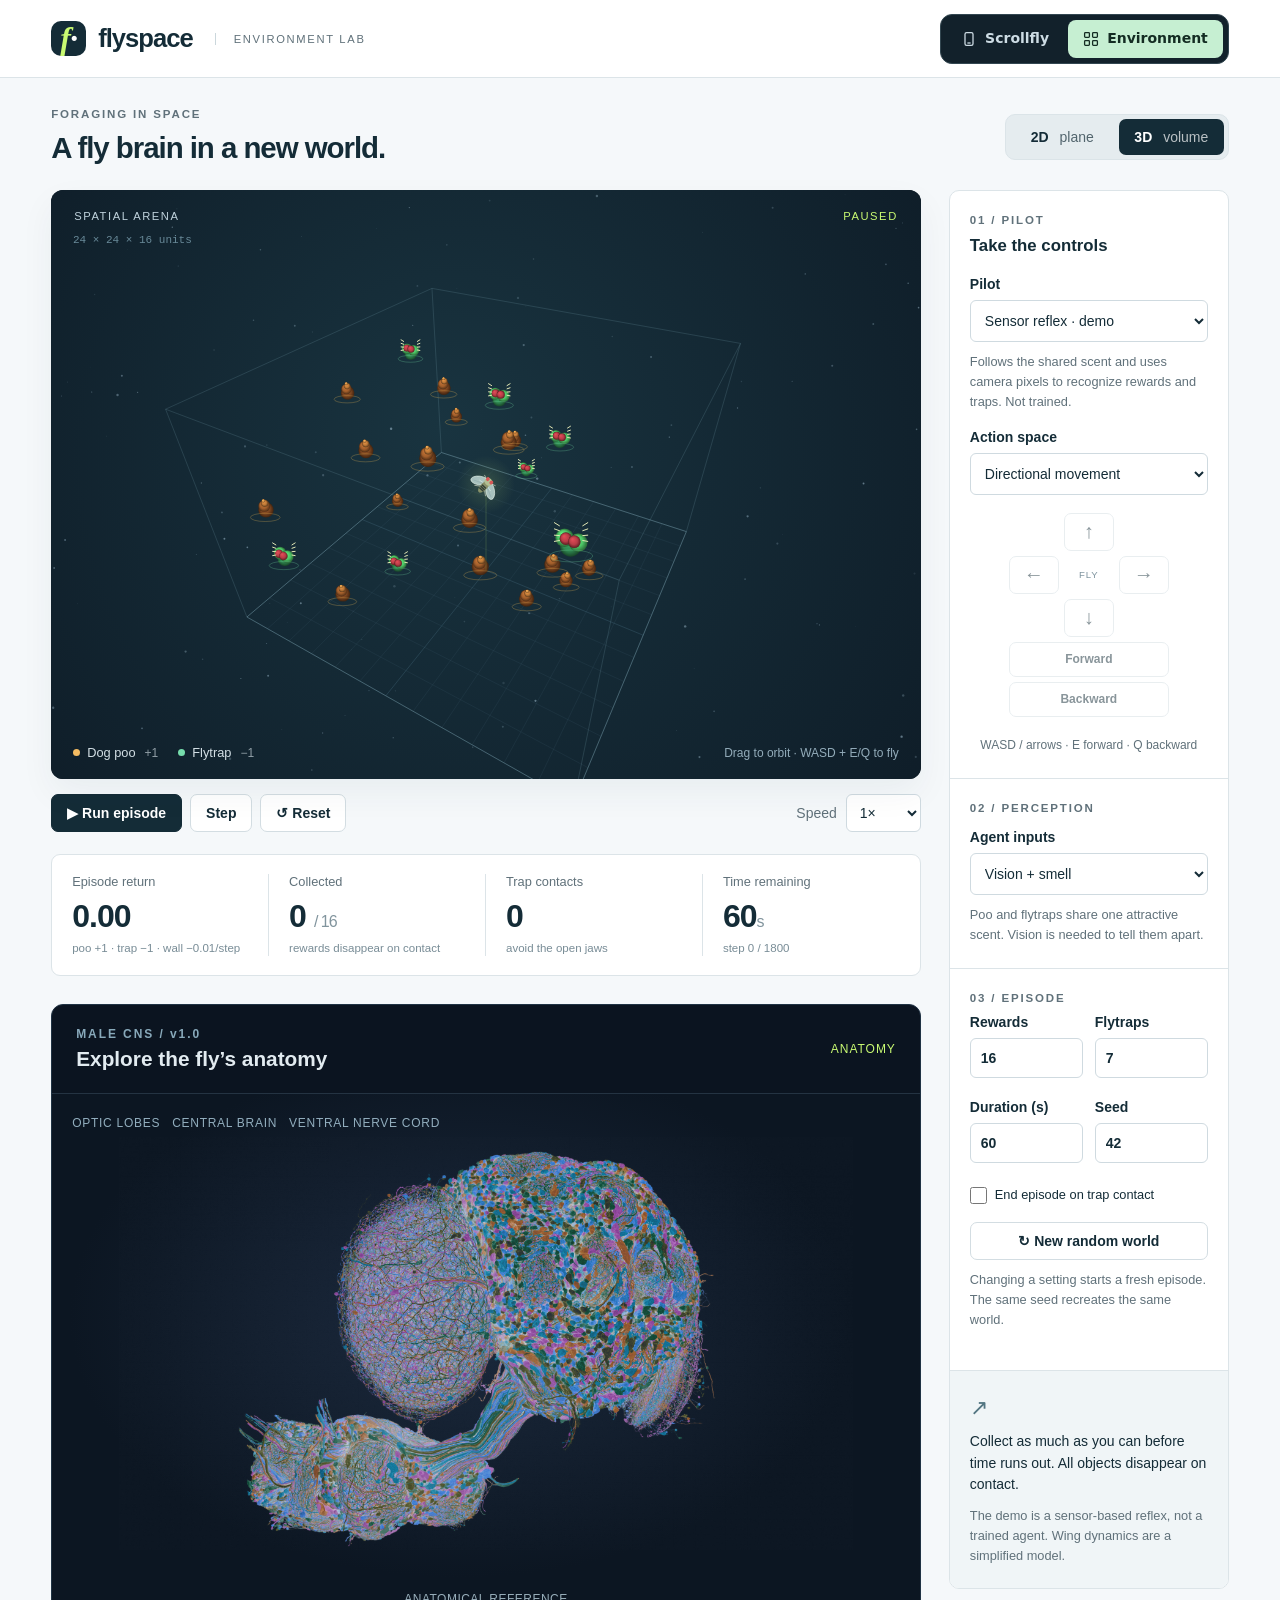
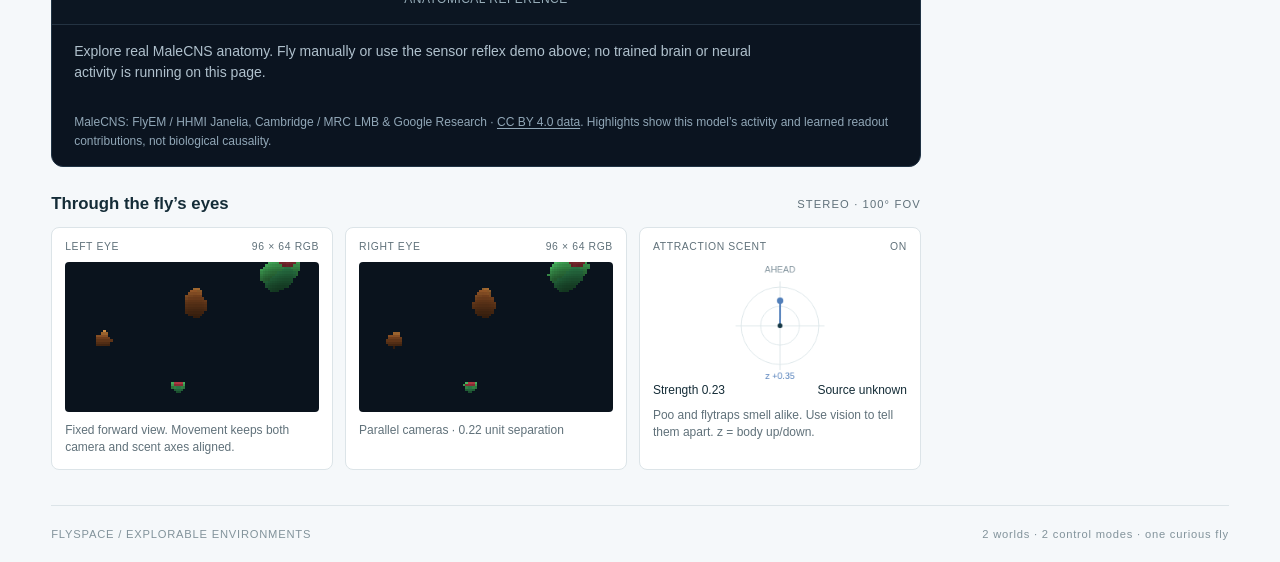
==== site/environment/index.html @ 9dc6e774 "Add environment page with shared navigation tabs" ====
<!doctype html>
<html lang="en" data-brain-mode="anatomy">
<head>
  <meta charset="utf-8">
  <meta name="viewport" content="width=device-width, initial-scale=1">
  <meta name="theme-color" content="#101d27">
  <meta name="description" content="Explore 2D and 3D fly foraging environments with wing controls, visual observations, and directional scent.">
  <title>Flyspace — Brain and environment</title>
  <link rel="stylesheet" href="style.css">
  <script defer src="environment.js"></script>
  <script defer src="policy.js"></script>
  <script defer src="renderer.js"></script>
  <script defer src="brain.js"></script>
  <script defer src="app.js"></script>
  <link rel="stylesheet" href="../lab-tabs.css">
</head>
<body>
  <header class="topbar">
    <a class="brand" href="./index.html" aria-label="Flyspace home"><span class="brand-mark">f<span>·</span></span>flyspace<span class="brand-label">ENVIRONMENT LAB</span></a>
    <nav class="lab-tabs" aria-label="Explore the fly lab"><a href="../"><svg viewBox="0 0 20 20" fill="none" stroke="currentColor" stroke-width="1.6" aria-hidden="true"><rect x="5" y="2" width="10" height="16" rx="2"/><path d="M8 15h4"/></svg>Scrollfly</a><a href="./" aria-current="page"><svg viewBox="0 0 20 20" fill="none" stroke="currentColor" stroke-width="1.6" aria-hidden="true"><rect x="2" y="2" width="6" height="6" rx="1"/><rect x="12" y="2" width="6" height="6" rx="1"/><rect x="2" y="12" width="6" height="6" rx="1"/><rect x="12" y="12" width="6" height="6" rx="1"/></svg>Environment</a></nav>
  </header>
  <main>
    <div class="workspace-heading">
      <div><p class="eyebrow">FORAGING IN SPACE</p><h1>A fly brain in a new world.</h1></div>
      <div class="dimension-switch" role="group" aria-label="Environment dimension">
        <button class="selected" data-dimension="2" aria-pressed="true">2D <span>plane</span></button>
        <button data-dimension="3" aria-pressed="false">3D <span>volume</span></button>
      </div>
    </div>
    <div class="workspace">
      <section class="arena-column" aria-label="Environment visualization">
        <div class="arena-shell">
          <div class="arena-top"><span id="arena-label">PLANAR ARENA</span><span id="live-status">PAUSED</span></div>
          <canvas id="arena" tabindex="0" aria-label="Fly arena. Use the control panel or keyboard to fly. In 3D, drag to orbit the observer camera."></canvas>
          <div class="arena-legend"><span><i class="reward-dot"></i>Dog poo <b>+1</b></span><span><i class="danger-dot"></i>Flytrap <b>−1</b></span></div>
          <div class="arena-hint" id="arena-hint">WASD / arrows to fly</div>
          <div id="episode-overlay" class="episode-overlay" hidden><p class="eyebrow">EPISODE COMPLETE</p><h2 id="episode-title">Time’s up</h2><p id="episode-summary"></p><button id="play-again" class="primary">Replay this seed</button></div>
        </div>
        <div class="transport">
          <div class="transport-buttons"><button id="play" class="primary">▶ Run episode</button><button id="step" title="Advance one simulation step">Step</button><button id="reset" title="Reset the episode with the same seed">↺ Reset</button></div>
          <label class="speed-control">Speed <select id="speed"><option value="0.5">0.5×</option><option value="1" selected>1×</option><option value="2">2×</option></select></label>
        </div>
        <div class="metrics" aria-label="Episode statistics">
          <div><span>Episode return</span><strong id="score">0</strong><small id="score-note">poo +1 · trap −1 · wall −0.01/step</small></div>
          <div><span>Collected</span><strong id="collected">0 <em>/ 16</em></strong><small>rewards disappear on contact</small></div>
          <div><span>Trap contacts</span><strong id="hits">0</strong><small>avoid the open jaws</small></div>
          <div><span>Time remaining</span><strong id="time">60<em>s</em></strong><small id="step-count">step 0 / 1800</small></div>
        </div>
        <section class="brain-lab" aria-labelledby="brain-title">
          <div class="brain-heading"><div><p class="eyebrow">MALE CNS / v1.0</p><h2 id="brain-title">Explore the fly’s anatomy</h2></div><span id="brain-status" class="brain-status">CONNECTING</span></div>
          <div class="brain-workspace">
            <div class="brain-anatomy">
              <canvas id="brain-canvas" aria-label="MaleCNS anatomical neuron skeletons, colored by measured model activity. Drag to rotate and scroll to zoom."></canvas>
              <img id="brain-reference" src="assets/malecns-reference.png" alt="Anatomical reference of the MaleCNS brain, optic lobes and ventral nerve cord from Janelia and collaborators.">
              <div class="brain-orbit-hint" id="brain-orbit-hint">ANATOMICAL REFERENCE · ACTIVITY UNAVAILABLE</div>
              <div class="brain-anatomy-labels"><span>OPTIC LOBES</span><span>CENTRAL BRAIN</span><span>VENTRAL NERVE CORD</span></div>
            </div>
            <div class="brain-readout">
              <div class="brain-counts"><div><strong id="brain-neurons">—</strong><span>modeled neurons</span></div><div><strong id="brain-edges">—</strong><span>directed connections</span></div></div>
              <p class="brain-readout-label">OUTPUT CONTRIBUTIONS</p>
              <div id="brain-actions" class="brain-actions"><p class="help">Select the brain pilot to measure activity for an action.</p></div>
              <button id="brain-all" class="brain-all">Show all activity</button>
              <p id="brain-region-label" class="brain-region-label">Mean activity by region</p><div id="brain-regions" class="brain-regions"></div>
              <div class="brain-neuron-list"><h3 id="brain-contribution-title">Active neurons</h3><ol id="brain-top-neurons"><li>Waiting for a model observation</li></ol></div>
            </div>
          </div>
          <div class="brain-footer"><p id="brain-caption">The image is an anatomical reference. Model activity appears when the brain service is connected.</p><button id="brain-connect">Reconnect brain</button></div>
          <div class="brain-training"><span id="brain-checkpoint">No checkpoint loaded</span><span id="brain-training-progress">Training status unavailable</span></div>
          <p id="brain-sensors" class="brain-credit" aria-live="polite">Sensory receipt appears after a brain action</p>
          <p class="brain-credit">MaleCNS: FlyEM / HHMI Janelia, Cambridge / MRC LMB &amp; Google Research · <a href="https://male-cns.janelia.org/download/" target="_blank" rel="noreferrer">CC BY 4.0 data</a>. Highlights show this model’s activity and learned readout contributions, not biological causality.</p>
        </section>
        <section class="perception" aria-labelledby="perception-title">
          <div class="section-title"><h2 id="perception-title">Through the fly’s eyes</h2><span id="vision-label">MONO · 100° FOV</span></div>
          <div class="perception-grid">
            <div class="camera-card"><div class="camera-label"><span id="left-label">FORWARD VIEW</span><span>96 × 64 RGB</span></div><canvas id="eye-left" width="96" height="64" aria-label="Fly visual observation"></canvas><p id="camera-caption">Ahead is up. Only the forward field is visible.</p></div>
            <div class="camera-card" id="right-eye-card" hidden><div class="camera-label"><span>RIGHT EYE</span><span>96 × 64 RGB</span></div><canvas id="eye-right" width="96" height="64" aria-label="Right eye stereo observation"></canvas><p>Parallel cameras · 0.22 unit separation</p></div>
            <div class="smell-card"><div class="camera-label"><span>ATTRACTION SCENT</span><span id="smell-state">ON</span></div><canvas id="smell" width="240" height="150" aria-label="Attractive scent direction, source type unknown"></canvas><div class="scent-values"><span>Strength <b id="scent-strength">0.00</b></span><span>Source unknown</span></div><p id="smell-caption">Poo and flytraps smell alike. Use vision to tell them apart.</p></div>
          </div>
        </section>
      </section>
      <aside class="settings" aria-label="Environment controls">
        <section><p class="eyebrow">01 / PILOT</p><h2>Take the controls</h2><label for="pilot">Pilot</label><select id="pilot"><option value="manual">You · manual control</option><option value="reflex" selected>Sensor reflex · demo</option></select><p class="help" id="pilot-help">Run the episode, then use the keys or buttons.</p>
          <label for="control">Action space</label><select id="control"><option value="directional" selected>Directional movement</option><option value="wings">Independent wing controls</option></select>
          <div id="direction-controls" class="dpad" role="group" aria-label="Directional controls"><button data-action="1" class="up" aria-label="Up">↑</button><button data-action="3" class="left" aria-label="Left">←</button><span class="dpad-center">FLY</span><button data-action="4" class="right" aria-label="Right">→</button><button data-action="2" class="down" aria-label="Down">↓</button><button data-action="5" class="forward depth-control" hidden>Forward</button><button data-action="6" class="backward depth-control" hidden>Backward</button></div>
          <div id="wing-controls" hidden><label for="left-wing">Left wing <output id="left-wing-value">0.00</output><input id="left-wing" aria-label="Left wing" type="range" min="-1" max="1" step="0.05" value="0"></label><label for="right-wing">Right wing <output id="right-wing-value">0.00</output><input id="right-wing" aria-label="Right wing" type="range" min="-1" max="1" step="0.05" value="0"></label><label for="pitch" class="wing-3d" hidden>Pitch <output id="pitch-value">0.00</output><input id="pitch" aria-label="Pitch" type="range" min="-1" max="1" step="0.05" value="0"></label><label for="bank" class="wing-3d" hidden>Bank <output id="bank-value">0.00</output><input id="bank" aria-label="Bank" type="range" min="-1" max="1" step="0.05" value="0"></label><button id="neutral-wings" class="wide">Neutralize wings</button></div>
          <p class="key-help" id="key-help"><kbd>W</kbd><kbd>A</kbd><kbd>S</kbd><kbd>D</kbd> or arrow keys</p>
        </section>
        <section><p class="eyebrow">02 / PERCEPTION</p><label for="sensors">Agent inputs</label><select id="sensors"><option value="vision-smell">Vision + smell</option><option value="vision">Vision only</option></select><p class="help" id="sensor-help">Poo and flytraps share one attractive scent. Vision is needed to tell them apart.</p></section>
        <section><p class="eyebrow">03 / EPISODE</p><div class="field-pair"><label>Rewards<input id="reward-count" type="number" min="1" max="40" step="1" value="16"></label><label>Flytraps<input id="danger-count" type="number" min="0" max="30" step="1" value="7"></label></div><div class="field-pair"><label>Duration (s)<input id="duration" type="number" min="10" max="300" step="1" value="60"></label><label>Seed<input id="seed" type="number" min="0" max="4294967295" step="1" value="42"></label></div><label class="checkbox-label"><input type="checkbox" id="lethal">End episode on trap contact</label><button id="new-world" class="wide">↻ New random world</button><p class="help">Changing a setting starts a fresh episode. The same seed recreates the same world.</p><p id="config-error" class="error" role="alert" hidden></p></section>
        <section class="about-note"><span class="note-symbol">↗</span><p>Collect as much as you can before time runs out. All objects disappear on contact.</p><p class="help">The demo is a sensor-based reflex, not a trained agent. Wing dynamics are a simplified model.</p></section>
      </aside>
    </div>
    <footer><span>FLYSPACE / EXPLORABLE ENVIRONMENTS</span><span>2 worlds · 2 control modes · one curious fly</span></footer>
  </main>
  <div class="sr-only" id="announcer" aria-live="polite"></div>
  <noscript>This environment needs JavaScript enabled to run the simulation.</noscript>
</body>
</html>
---- site/environment/style.css ----
:root{color-scheme:light;--ink:#142c37;--muted:#60717a;--line:#dce4e8;--paper:#f5f8fa;--accent:#c9fa72;--night:#101d27;--reward:#f4bb62;--danger:#76ddac;font-family:Inter,ui-sans-serif,-apple-system,BlinkMacSystemFont,"Segoe UI",sans-serif;font-size:16px}
*{box-sizing:border-box}body{margin:0;background:var(--paper);color:var(--ink)}button,input,select{font:inherit}button,select,input{outline-offset:4px}button{cursor:pointer;border:1px solid #d3dde2;border-radius:7px;padding:10px 15px;background:white;color:var(--ink);font-size:.875rem;font-weight:600;transition:background .15s,transform .15s}button:hover{background:#eaf1f4}button:active{transform:translateY(1px)}button:focus-visible,select:focus-visible,input:focus-visible,canvas:focus-visible{outline:3px solid #4b8fa5}button:disabled{cursor:default;opacity:.5}select,input[type=number]{width:100%;border:1px solid #cfdae0;border-radius:6px;padding:11px 10px;background:white;color:var(--ink);font-size:.875rem}select{cursor:pointer}input[type=range]{width:100%;accent-color:#326c7f;margin:12px 0}input[type=checkbox]{accent-color:#285f6d;width:17px;height:17px}label{display:block;font-size:.875rem;font-weight:600;margin-bottom:8px}label>input, label>select{margin-top:8px}h1,h2,p{margin:0}h1{font-size:clamp(1.5rem,2.3vw,2.1rem);letter-spacing:-.065rem;line-height:1.2;font-weight:600}h2{font-size:1.05rem;font-weight:650}a{color:inherit}button.selected{background:var(--ink);color:white;border-color:var(--ink)}[hidden]{display:none!important}.topbar{height:78px;padding:0 4%;display:flex;align-items:center;justify-content:space-between;border-bottom:1px solid var(--line);background:white}.brand{display:flex;align-items:center;gap:12px;font-size:1.6rem;font-weight:700;letter-spacing:-1px;text-decoration:none}.brand-mark{display:inline-flex;align-items:center;justify-content:center;background:var(--ink);color:var(--accent);width:35px;height:35px;border-radius:10px;font-family:Georgia,serif;font-style:italic;font-size:2rem}.brand-mark span{color:white}.brand-label{font-size:.7rem;letter-spacing:.15em;font-weight:500;border-left:1px solid #cbd7dc;padding-left:18px;margin-left:10px;color:var(--muted)}.build-label{font-size:.8rem;color:var(--muted)}.build-label span{margin:0 12px;color:#bccbd2}main{max-width:1600px;margin:auto;padding:30px 4% 0}.workspace-heading{display:flex;align-items:center;justify-content:space-between;gap:20px;margin-bottom:25px}.eyebrow{font-size:.72rem;letter-spacing:.16em;font-weight:700;color:var(--muted);margin-bottom:10px}.dimension-switch{display:flex;padding:4px;gap:4px;background:#e5ecef;border:1px solid #dbe4e8;border-radius:10px}.dimension-switch button{border:0;background:transparent;min-width:105px}.dimension-switch button.selected{background:var(--ink)}.dimension-switch span{font-weight:400;margin-left:7px;opacity:.7}.workspace{display:grid;grid-template-columns:minmax(0,1fr) 280px;gap:28px;align-items:start}.arena-column{min-width:0}.arena-shell{position:relative;height:clamp(420px,46vw,610px);background:var(--night);border-radius:12px;overflow:hidden;box-shadow:0 14px 34px #1237480e}.arena-top{position:absolute;left:23px;right:23px;top:20px;display:flex;justify-content:space-between;color:#c0d3dd;font-size:.7rem;letter-spacing:.14em;pointer-events:none;z-index:1}#live-status{color:var(--accent)}#arena{display:block;width:100%;height:100%;touch-action:none}.arena-legend{position:absolute;bottom:19px;left:22px;display:flex;gap:20px;font-size:.8rem;color:#d3dfe5;pointer-events:none}.arena-legend span{display:flex;align-items:center;gap:7px}.arena-legend i{display:inline-block;height:7px;width:7px;border-radius:50%}.reward-dot{background:var(--reward)}.danger-dot{background:var(--danger)}.arena-legend b{font-size:.75rem;opacity:.65;font-weight:400;margin-left:2px}.arena-hint{position:absolute;right:22px;bottom:19px;color:#93acba;font-size:.75rem;pointer-events:none}.episode-overlay{position:absolute;inset:0;display:flex;flex-direction:column;justify-content:center;align-items:center;gap:18px;background:#0a1629ce;backdrop-filter:blur(5px);color:white;text-align:center;padding:25px}.episode-overlay h2{font-size:2.5rem}.episode-overlay p{color:#c9d9e1}.episode-overlay .eyebrow{color:var(--accent)}.transport{display:flex;align-items:center;justify-content:space-between;gap:12px;margin:15px 0 22px}.transport-buttons{display:flex;gap:8px}.primary{background:var(--ink);border-color:var(--ink);color:white}.primary:hover{background:#275362}.episode-overlay .primary{background:var(--accent);border-color:var(--accent);color:var(--ink)}.speed-control{display:flex;align-items:center;gap:9px;color:var(--muted);margin:0;font-weight:400}.speed-control select{width:75px;margin:0;padding:9px}.metrics{display:grid;grid-template-columns:repeat(4,minmax(0,1fr));border:1px solid var(--line);border-radius:9px;background:white;padding:19px 0}.metrics>div{padding:0 20px;border-right:1px solid var(--line)}.metrics>div:last-child{border:0}.metrics span{font-size:.8rem;color:var(--muted);display:block}.metrics strong{display:block;font-size:2rem;font-weight:550;letter-spacing:-.06rem;margin:9px 0 5px;font-variant-numeric:tabular-nums}.metrics em{font-size:1rem;font-style:normal;font-weight:400;color:#81949d}.metrics small{display:block;font-size:.72rem;color:#788c96;line-height:1.4}.perception{margin-top:27px}.section-title{display:flex;align-items:center;justify-content:space-between;margin-bottom:13px;gap:15px}.section-title>span{font-size:.7rem;letter-spacing:.1em;color:var(--muted)}.perception-grid{display:flex;gap:12px}.camera-card,.smell-card{min-width:0;flex:1;background:white;border:1px solid var(--line);border-radius:8px;padding:13px}.camera-label{display:flex;justify-content:space-between;gap:8px;flex-wrap:wrap;font-size:.65rem;letter-spacing:.06em;color:var(--muted);margin-bottom:10px}.camera-card canvas{display:block;width:100%;height:150px;object-fit:contain;background:#0a131d;image-rendering:pixelated;border-radius:4px}.camera-card p,.smell-card p{font-size:.75rem;line-height:1.45;color:var(--muted);margin-top:10px}.smell-card canvas{display:block;width:100%;height:121px;object-fit:contain}.scent-values{display:flex;justify-content:space-between;font-size:.75rem;gap:12px}.scent-values b{font-variant-numeric:tabular-nums;font-weight:500}.reward-text{color:#926026}.danger-text{color:#227554}.settings{background:white;border:1px solid var(--line);border-radius:10px;overflow:hidden}.settings section{padding:23px 20px;border-bottom:1px solid var(--line)}.settings section:last-child{border:0}.settings h2{margin-bottom:20px}.settings .help{font-size:.8rem;color:var(--muted);line-height:1.55;margin:10px 0 17px}.settings .help:last-child{margin-bottom:0}.settings label{margin-top:15px}.settings .field-pair label{margin-top:0}.dpad{display:grid;grid-template-columns:repeat(3,1fr);grid-template-rows:38px 38px 38px;gap:5px;width:160px;margin:18px auto}.dpad button{padding:4px;font-size:1.25rem;user-select:none;touch-action:none}.dpad button:active,.dpad button.held{background:#d8eeb6}.dpad .up{grid-column:2;grid-row:1}.dpad .down{grid-column:2;grid-row:3}.dpad .left{grid-column:1;grid-row:2}.dpad .right{grid-column:3;grid-row:2}.dpad-center{grid-column:2;grid-row:2;align-self:center;text-align:center;font-size:.6rem;letter-spacing:.1em;color:#7f949f}.dpad .forward,.dpad .backward{grid-column:1/4;font-size:.75rem;min-height:35px}.dpad:has(.depth-control:not([hidden])){grid-template-rows:38px 38px 38px 35px 35px}.key-help{font-size:.75rem;color:var(--muted);line-height:1.7;text-align:center}kbd{background:#f1f5f7;border:1px solid #dae3e8;padding:2px 5px;border-radius:3px;font-family:inherit;font-size:.7rem;margin-right:3px}.field-pair{display:grid;grid-template-columns:minmax(0,1fr) minmax(0,1fr);gap:12px;margin-bottom:13px}.field-pair input{min-width:0}.checkbox-label{display:flex;align-items:center;gap:8px;font-size:.8rem;line-height:1.45;font-weight:400}.checkbox-label input{flex:none;margin:0}.wide{width:100%;margin-top:10px}.about-note{background:#f0f5f7}.about-note>p{font-size:.875rem;line-height:1.55}.note-symbol{font-size:1.4rem;color:#537682;display:block;margin-bottom:10px}output{float:right;color:var(--muted);font-weight:400;font-variant-numeric:tabular-nums}.error{color:#a32437;font-size:.8rem;line-height:1.5;margin-top:10px}.sr-only{position:absolute;width:1px;height:1px;padding:0;margin:-1px;overflow:hidden;clip:rect(0,0,0,0);white-space:nowrap;border:0}footer{display:flex;justify-content:space-between;gap:15px;border-top:1px solid var(--line);padding:22px 0;margin-top:35px;color:#82939b;font-size:.7rem;letter-spacing:.07em}
@media(min-width:1450px){.workspace{grid-template-columns:minmax(0,1fr) 310px;gap:32px}.settings section{padding:24px}.arena-shell{height:640px}}
@media(max-width:1050px){main{padding:25px 3% 0}.workspace{gap:18px;grid-template-columns:minmax(0,1fr) 255px}.arena-shell{height:480px}.arena-hint{display:none}.metrics>div{padding:0 12px}.metrics small{display:none}.perception-grid{flex-wrap:wrap}.camera-card{flex-basis:calc(50% - 6px)}.smell-card{flex-basis:100%}.settings section{padding:20px 16px}.brand-label{display:none}}
@media(max-width:760px){.topbar{height:65px;padding:0 5%}.build-label{font-size:.7rem}main{padding:24px 4% 0}.workspace-heading{align-items:flex-start;flex-wrap:wrap;gap:18px}.workspace-heading h1{font-size:1.6rem}.workspace-heading .eyebrow{font-size:.65rem}.dimension-switch button{min-width:90px}.workspace{grid-template-columns:1fr}.arena-shell{height:480px}.settings{display:grid;grid-template-columns:1fr 1fr}.settings section{border-right:1px solid var(--line)}.metrics strong{font-size:1.6rem}.metrics span{font-size:.75rem}.metrics>div{padding:0 12px}.transport{align-items:center}.transport button{padding:10px 12px;font-size:.8rem}.speed-control{font-size:.8rem}.perception-grid{flex-wrap:nowrap}.smell-card{flex-basis:auto}.camera-card{flex-basis:auto}.camera-card canvas{height:115px}.smell-card canvas{height:86px}.scent-values{flex-wrap:wrap;gap:4px}.camera-label{font-size:.6rem}footer{line-height:1.5;font-size:.65rem}}
@media(max-width:480px){.arena-shell{height:410px}.arena-legend{font-size:.7rem;gap:13px;left:15px}.arena-top{left:15px;right:15px}.transport{flex-wrap:wrap}.transport-buttons{flex:1}.transport button{padding:10px}.speed-control select{width:65px}.speed-control{gap:5px}.metrics{grid-template-columns:1fr 1fr;gap:20px 0}.metrics>div:nth-child(2){border:0}.metrics>div{padding-left:18px}.metrics strong{margin-bottom:0}.perception-grid{flex-wrap:wrap}.camera-card{flex-basis:calc(50% - 6px)}.smell-card{flex-basis:100%}.settings{grid-template-columns:1fr}.settings section{border-right:0}.field-pair{gap:18px}.build-label{display:none}.section-title{align-items:flex-start}.section-title>span{font-size:.65rem}.section-title h2{font-size:.95rem}footer{flex-direction:column;gap:6px}}
@media(prefers-reduced-motion:reduce){*{transition:none!important}}
/* MaleCNS working surface: anatomical color against a deep graphite field. */
.brain-lab{margin-top:28px;background:#0b1420;border:1px solid #203344;border-radius:12px;overflow:hidden;color:#e2ebf0}.brain-heading{display:flex;align-items:center;justify-content:space-between;padding:22px 24px;border-bottom:1px solid #243342}.brain-heading .eyebrow{color:#88a9ba;font-size:.75rem;margin-bottom:6px}.brain-heading h2{font-size:1.3rem;font-weight:550}.brain-status{font-size:.75rem;letter-spacing:.08em;color:#c9fa72}.brain-workspace{display:grid;grid-template-columns:minmax(0,1fr) 260px;min-height:530px}.brain-anatomy{position:relative;overflow:hidden;background:radial-gradient(ellipse at 47% 42%,#1b293d 0,#0c1622 60%)}#brain-canvas{width:100%;height:530px;display:block;touch-action:none;cursor:grab}#brain-canvas:active{cursor:grabbing}#brain-reference{position:absolute;inset:8% 5%;width:90%;height:78%;object-fit:contain;mix-blend-mode:screen;opacity:.8;pointer-events:none;filter:invert(1) hue-rotate(180deg)}.brain-orbit-hint{position:absolute;bottom:18px;left:20px;right:20px;color:#98aeba;font-size:.75rem;letter-spacing:.04em;text-align:center;pointer-events:none}.brain-anatomy-labels{position:absolute;top:22px;left:20px;display:flex;flex-wrap:wrap;gap:12px;color:#92aebe;pointer-events:none;font-size:.75rem;letter-spacing:.06em}.brain-readout{border-left:1px solid #243342;background:#101c29;padding:22px 19px}.brain-counts{display:grid;grid-template-columns:1fr 1fr;gap:10px;margin-bottom:25px}.brain-counts strong{font-size:1.25rem;font-weight:550;font-variant-numeric:tabular-nums;display:block}.brain-counts span{font-size:.75rem;color:#91a8b7;display:block;margin-top:5px;line-height:1.4}.brain-readout-label{font-size:.75rem;letter-spacing:.08em;color:#9fb6c6;margin-bottom:13px}.brain-actions{display:flex;flex-direction:column;gap:8px}.brain-actions button{width:100%;background:#192939;border:1px solid #304458;color:#dce9ef;text-align:left;padding:11px 12px;position:relative;overflow:hidden;font-size:.875rem}.brain-actions button.selected{background:#293c39;border-color:#a9d870;color:#dbffac}.brain-actions output{color:inherit}.brain-actions .action-meter{height:3px;margin-top:9px;background:#314354;position:relative}.brain-actions .action-meter:before{content:'';position:absolute;left:50%;top:-2px;width:1px;height:7px;background:#8197a6}.brain-actions .action-meter i{display:block;position:absolute;height:3px;background:#c9fa72}.brain-all{background:transparent;color:#bad0dd;border-color:#304458;font-size:.875rem;width:100%;margin-top:12px}.brain-all:hover{background:#223344}.brain-neuron-list{margin-top:24px}.brain-neuron-list h3{font-size:.875rem;font-weight:500;margin:0 0 10px;color:#b2c6d3}.brain-neuron-list ol{list-style:none;padding:0;margin:0;color:#93adbd;font-size:.75rem}.brain-neuron-list li{padding:7px 0;border-top:1px solid #263644;display:flex;justify-content:space-between;gap:8px}.brain-neuron-list a{text-decoration:none;color:#e0e9f2}.brain-neuron-list b{font-weight:400;color:#b9e77d;font-variant-numeric:tabular-nums}.brain-footer{border-top:1px solid #243342;display:flex;justify-content:space-between;align-items:center;gap:16px;padding:16px 22px}.brain-footer p{font-size:.875rem;line-height:1.5;color:#b0c1cd;max-width:720px}.brain-footer button{flex:none;background:#263c4c;color:#daeaf2;border-color:#3c576b}.brain-training{display:flex;justify-content:space-between;flex-wrap:wrap;gap:8px;padding:13px 22px;background:#142231;font-size:.75rem;color:#b4c7d2}.brain-credit{padding:14px 22px;font-size:.75rem;line-height:1.6;color:#91a7b7}.brain-credit a{text-decoration:underline;text-underline-offset:2px}.brain-actions .help{color:#91a7b7;font-size:.875rem;line-height:1.5}
@media(max-width:1100px){.brain-workspace{grid-template-columns:1fr}.brain-readout{border-left:0;border-top:1px solid #243342}.brain-actions{display:grid;grid-template-columns:1fr 1fr}.brain-counts{max-width:360px}.brain-neuron-list{margin-top:18px}.brain-neuron-list ol{display:grid;grid-template-columns:1fr 1fr;gap:0 20px}.brain-footer{align-items:flex-start}#brain-canvas{height:460px}.brain-workspace{min-height:0}}
@media(max-width:480px){.brain-heading{padding:18px}.brain-heading h2{font-size:1.15rem}.brain-status{max-width:105px;text-align:right}.brain-footer{flex-direction:column}.brain-anatomy-labels{font-size:.75rem;gap:8px;top:18px}.brain-neuron-list ol{grid-template-columns:1fr}#brain-canvas{height:380px}.brain-orbit-hint{font-size:.75rem}.brain-training{line-height:1.6}}
.brain-regions{margin-top:20px;font-size:.875rem;color:#a7bfcc}.brain-regions>div{display:flex;justify-content:space-between;gap:14px;margin-top:8px;line-height:1.4}.brain-regions b{font-weight:400;font-variant-numeric:tabular-nums;color:#ccdfed}
.brain-region-label{font-size:.75rem;color:#91a7b7;margin-top:20px;line-height:1.5}.brain-region-label+.brain-regions{margin-top:9px}
---- site/lab-tabs.css ----
.lab-tabs{display:flex;align-items:center;gap:4px;padding:5px;border:1px solid #334751;border-radius:12px;background:#12212b;font-family:Inter,system-ui,sans-serif;letter-spacing:0;flex-shrink:0}
.lab-tabs a{display:inline-flex;align-items:center;justify-content:center;gap:8px;min-height:38px;padding:8px 15px;border-radius:8px;color:#cddce4;font-size:14px;font-weight:600;line-height:1.3;text-decoration:none;white-space:nowrap}
.lab-tabs a:hover{background:#293d49;color:#fff}.lab-tabs a[aria-current=page]{background:#c6efd2;color:#142c23}.lab-tabs a:focus-visible{outline:3px solid #70d6e2;outline-offset:3px}.lab-tabs svg{width:16px;height:16px;flex-shrink:0}
header:has(.lab-tabs){height:auto;min-height:78px;gap:18px;padding-top:12px;padding-bottom:12px;flex-wrap:wrap}
@media(max-width:640px){header:has(.lab-tabs){gap:12px}.lab-tabs{width:100%}.lab-tabs a{flex:1;min-height:40px}header:has(.lab-tabs) .source{display:none}}
html[data-brain-mode=anatomy] .brain-readout,html[data-brain-mode=anatomy] .brain-training,html[data-brain-mode=anatomy] #brain-sensors,html[data-brain-mode=anatomy] #brain-connect{display:none}
html[data-brain-mode=anatomy] .brain-workspace{grid-template-columns:1fr}
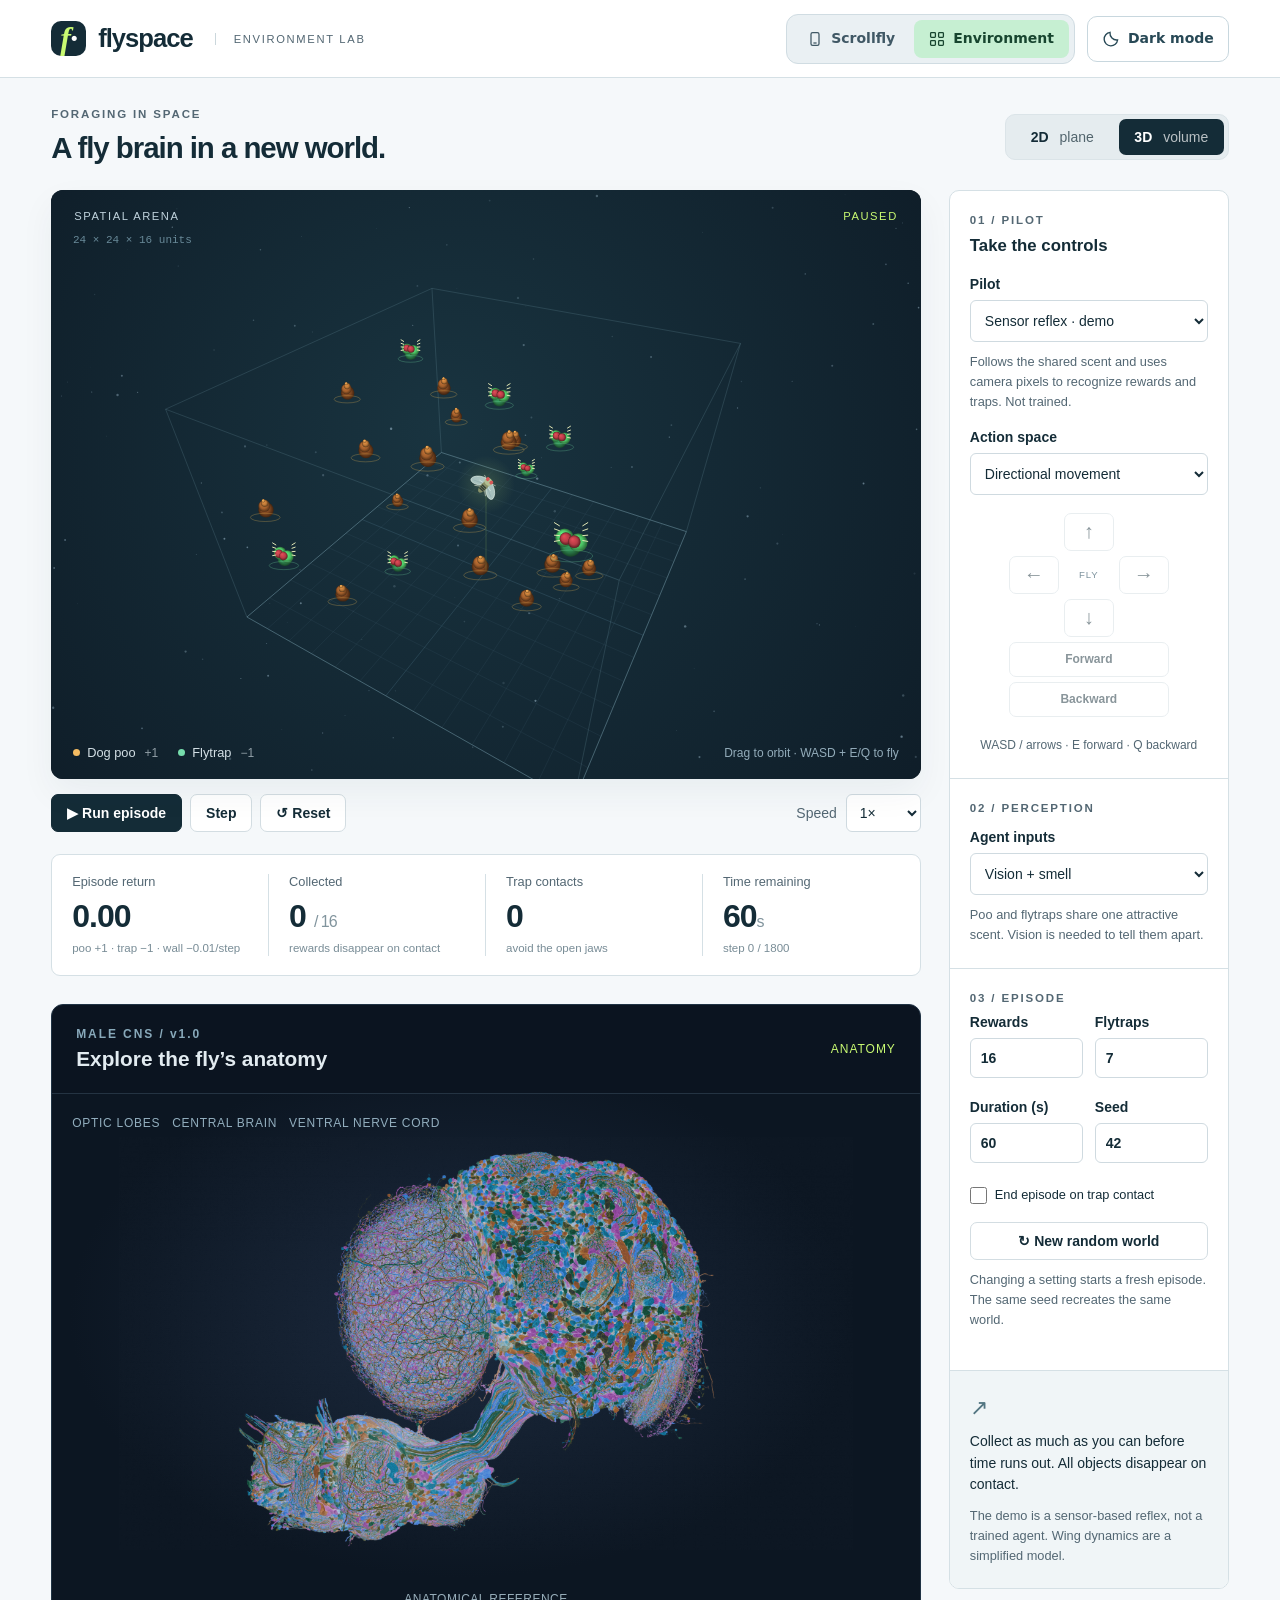
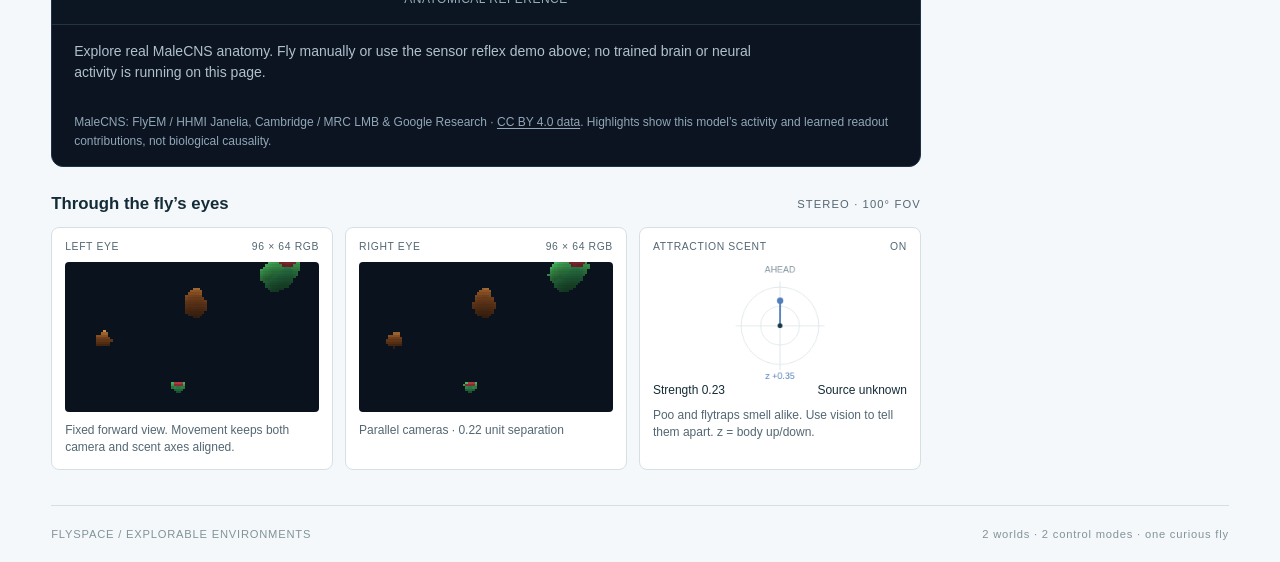
==== commit 2bad52ad: "Add persistent light and dark modes to both pages" ====
--- a/site/environment/index.html
+++ b/site/environment/index.html
@@ -1,11 +1,12 @@
 <!doctype html>
-<html lang="en" data-brain-mode="anatomy">
+<html lang="en" data-theme="light" data-brain-mode="anatomy">
 <head>
   <meta charset="utf-8">
   <meta name="viewport" content="width=device-width, initial-scale=1">
   <meta name="theme-color" content="#101d27">
   <meta name="description" content="Explore 2D and 3D fly foraging environments with wing controls, visual observations, and directional scent.">
   <title>Flyspace — Brain and environment</title>
+  <script src="../theme.js"></script>
   <link rel="stylesheet" href="style.css">
   <script defer src="environment.js"></script>
   <script defer src="policy.js"></script>
@@ -13,11 +14,12 @@
   <script defer src="brain.js"></script>
   <script defer src="app.js"></script>
   <link rel="stylesheet" href="../lab-tabs.css">
+  <link rel="stylesheet" href="../theme.css">
 </head>
 <body>
   <header class="topbar">
     <a class="brand" href="./index.html" aria-label="Flyspace home"><span class="brand-mark">f<span>·</span></span>flyspace<span class="brand-label">ENVIRONMENT LAB</span></a>
-    <nav class="lab-tabs" aria-label="Explore the fly lab"><a href="../"><svg viewBox="0 0 20 20" fill="none" stroke="currentColor" stroke-width="1.6" aria-hidden="true"><rect x="5" y="2" width="10" height="16" rx="2"/><path d="M8 15h4"/></svg>Scrollfly</a><a href="./" aria-current="page"><svg viewBox="0 0 20 20" fill="none" stroke="currentColor" stroke-width="1.6" aria-hidden="true"><rect x="2" y="2" width="6" height="6" rx="1"/><rect x="12" y="2" width="6" height="6" rx="1"/><rect x="2" y="12" width="6" height="6" rx="1"/><rect x="12" y="12" width="6" height="6" rx="1"/></svg>Environment</a></nav>
+    <div class="lab-header-actions"><nav class="lab-tabs" aria-label="Explore the fly lab"><a href="../"><svg viewBox="0 0 20 20" fill="none" stroke="currentColor" stroke-width="1.6" aria-hidden="true"><rect x="5" y="2" width="10" height="16" rx="2"/><path d="M8 15h4"/></svg>Scrollfly</a><a href="./" aria-current="page"><svg viewBox="0 0 20 20" fill="none" stroke="currentColor" stroke-width="1.6" aria-hidden="true"><rect x="2" y="2" width="6" height="6" rx="1"/><rect x="12" y="2" width="6" height="6" rx="1"/><rect x="2" y="12" width="6" height="6" rx="1"/><rect x="12" y="12" width="6" height="6" rx="1"/></svg>Environment</a></nav><button type="button" class="theme-toggle" data-theme-toggle aria-label="Switch to dark mode" hidden><svg class="theme-moon" viewBox="0 0 24 24" fill="none" stroke="currentColor" stroke-width="1.8" aria-hidden="true"><path d="M20.8 13.3A9 9 0 0 1 10.7 3.2 9 9 0 1 0 20.8 13.3Z"/></svg><svg class="theme-sun" viewBox="0 0 24 24" fill="none" stroke="currentColor" stroke-width="1.8" aria-hidden="true"><circle cx="12" cy="12" r="4"/><path d="M12 2v2m0 16v2M2 12h2m16 0h2M5 5l1.4 1.4m11.2 11.2L19 19M5 19l1.4-1.4M17.6 6.4 19 5"/></svg><span>Dark mode</span></button></div>
   </header>
   <main>
     <div class="workspace-heading">
--- a/site/theme.css
+++ b/site/theme.css
@@ -0,0 +1,45 @@
+/* Shared page chrome. Scientific viewports retain their original palettes. */
+html[data-theme=light]{color-scheme:light;--bg:#f5f8fa;--surface:#fff;--line:#d5e0e5;--text:#172d38;--muted:#536773;--cyan:#087b6b;--pink:#b93670}
+html[data-theme=dark]{color-scheme:dark}
+.lab-header-actions{display:flex;align-items:center;gap:12px;margin-left:auto}
+.theme-toggle{display:inline-flex;align-items:center;justify-content:center;gap:8px;min-height:46px;padding:10px 14px;border:1px solid #334751;border-radius:10px;background:#12212b;color:#deebf2;font:600 14px/1.3 Inter,system-ui,sans-serif;white-space:nowrap;cursor:pointer}
+.theme-toggle[hidden]{display:none}.theme-toggle:hover{background:#263c49}.theme-toggle:focus-visible{outline:3px solid #42a594;outline-offset:3px}.theme-toggle svg{height:18px;width:18px}
+[data-theme=light] .theme-sun,[data-theme=dark] .theme-moon{display:none}
+html[data-theme=light] header{background:#fff}
+html[data-theme=light] .lab-tabs{background:#eaf0f3;border-color:#d0dce2}
+html[data-theme=light] .lab-tabs a{color:#405865}
+html[data-theme=light] .lab-tabs a:hover{background:#dce8ec;color:#183a43}
+html[data-theme=light] .lab-tabs a[aria-current=page]{background:#c6efd2;color:#17452f}
+html[data-theme=light] .theme-toggle{background:#fff;border-color:#c8d7de;color:#284956}
+html[data-theme=light] .theme-toggle:hover{background:#eaf3f4}
+
+/* Scrollfly: bright page surfaces, dark ink and saturated readouts. */
+html[data-theme=light]:not([data-brain-mode]) button,html[data-theme=light]:not([data-brain-mode]) select{background:#fff;border-color:#bfd0d9;color:#264550}
+html[data-theme=light]:not([data-brain-mode]) button:hover{background:#e4eeef}
+html[data-theme=light]:not([data-brain-mode]) #play{background:#087b6b;border-color:#087b6b;color:#fff}
+html[data-theme=light] #liking-score{color:#366d2c}
+html[data-theme=light] .top-neurons b{color:var(--text)!important}
+html[data-theme=light] .region-dot{box-shadow:0 0 0 1px #172d3826}
+html[data-theme=light] .progress,html[data-theme=light] .region-track{background:#dce6ea}
+html[data-theme=light] #trace{background:#111c28;border-radius:8px}
+html[data-theme=light] .phone{color:#eff4fc;--cyan:#65e5d2}
+html[data-theme=light]:not([data-brain-mode]) .brain-anatomy{--text:#eff4fc;--muted:#a7b7cb;--line:#283142;--cyan:#65e5d2}
+html[data-theme=light]:not([data-brain-mode]) .anatomy-caption button{background:#18212b;color:#c1d1df;border-color:#405367}
+html[data-theme=light]:not([data-brain-mode]) .anatomy-caption button:hover{background:#2a3e4e}
+
+/* The environment shares the preference while its arena and sensory images
+   keep their original rendering colors. */
+html[data-brain-mode][data-theme=dark]{--paper:#0a0d15;--ink:#e4edf5;--muted:#a2b2c2;--line:#2b394b}
+html[data-brain-mode][data-theme=dark] .topbar,html[data-brain-mode][data-theme=dark] .settings,html[data-brain-mode][data-theme=dark] .camera-card,html[data-brain-mode][data-theme=dark] .smell-card,html[data-brain-mode][data-theme=dark] .metrics{background:#121b28}
+html[data-brain-mode][data-theme=dark] button,html[data-brain-mode][data-theme=dark] select,html[data-brain-mode][data-theme=dark] input[type=number],html[data-brain-mode][data-theme=dark] kbd{background:#1b2939;border-color:#3c5165;color:#e4edf5}
+html[data-brain-mode][data-theme=dark] button:hover{background:#2b4054}
+html[data-brain-mode][data-theme=dark] .dimension-switch,html[data-brain-mode][data-theme=dark] .about-note{background:#152332;border-color:#35495c}
+html[data-brain-mode][data-theme=dark] .dimension-switch button.selected,html[data-brain-mode][data-theme=dark] button.primary{background:#c6efd2;border-color:#c6efd2;color:#173e2e}
+html[data-brain-mode][data-theme=dark] .brand-mark{background:#223945;color:#c9fa72}
+html[data-brain-mode][data-theme=dark] .brand-label{border-color:#3a4d5f}
+html[data-brain-mode][data-theme=dark] .dpad button.held{background:#356d58;color:#fff}
+html[data-brain-mode][data-theme=dark] #smell{background:#f5f8fa;border-radius:5px}
+html[data-brain-mode][data-theme=dark] .error{color:#ffb7bf}
+html[data-brain-mode][data-theme=dark] input[type=range],html[data-brain-mode][data-theme=dark] input[type=checkbox]{accent-color:#a4d8b6}
+@media(max-width:640px){.lab-header-actions{width:100%;margin-left:0;flex-wrap:wrap;gap:10px}.lab-header-actions .lab-tabs{flex:1;width:auto}.theme-toggle{margin-left:auto}}
+@media(max-width:480px){.lab-header-actions .lab-tabs{flex-basis:100%}}
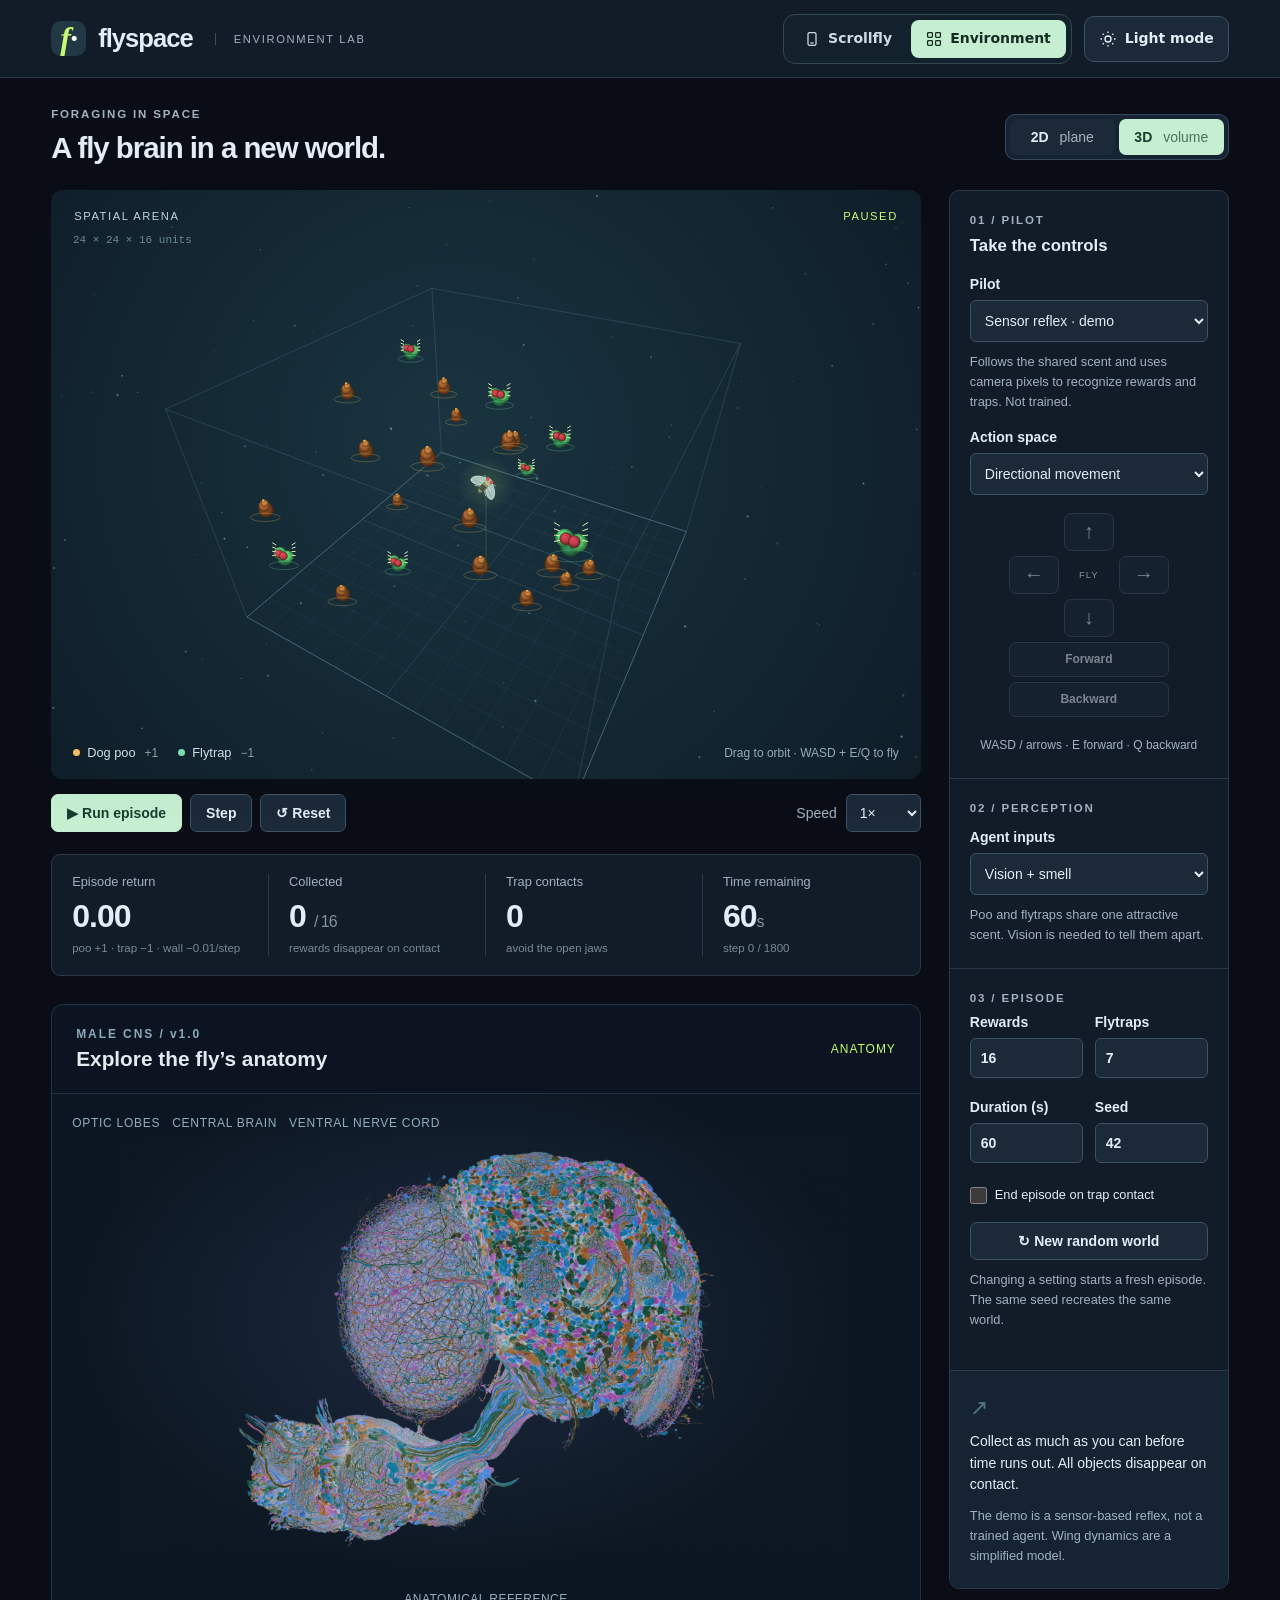
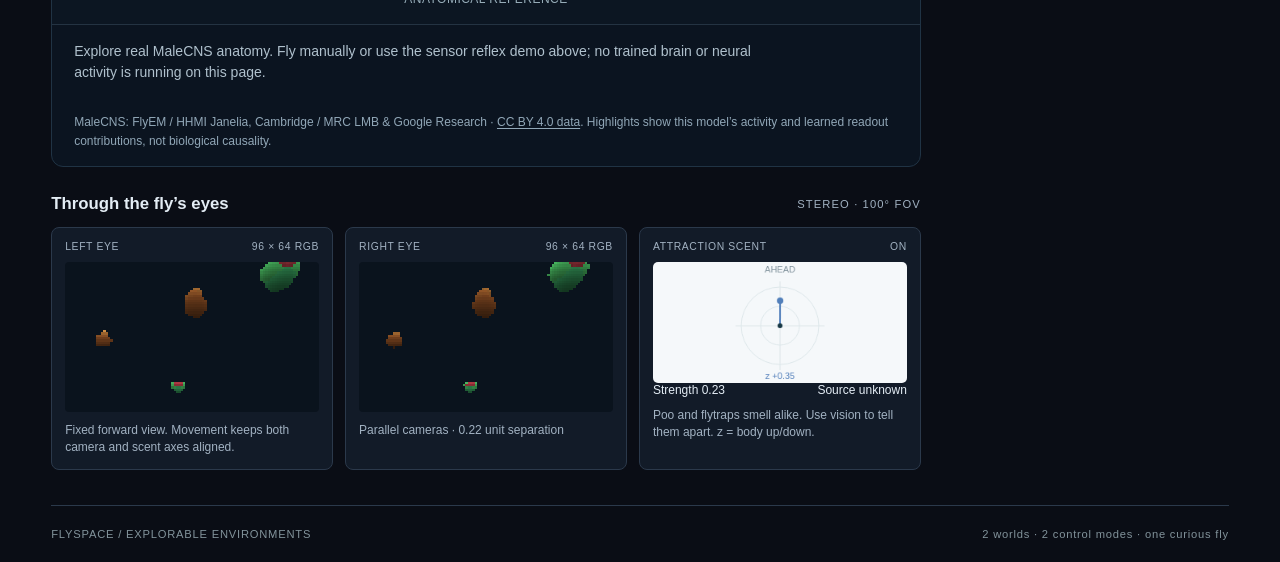
==== commit 5b49e46e: "Default both fly lab pages to dark mode" ====
--- a/site/environment/index.html
+++ b/site/environment/index.html
@@ -1,5 +1,5 @@
 <!doctype html>
-<html lang="en" data-theme="light" data-brain-mode="anatomy">
+<html lang="en" data-theme="dark" data-brain-mode="anatomy">
 <head>
   <meta charset="utf-8">
   <meta name="viewport" content="width=device-width, initial-scale=1">
@@ -19,7 +19,7 @@
 <body>
   <header class="topbar">
     <a class="brand" href="./index.html" aria-label="Flyspace home"><span class="brand-mark">f<span>·</span></span>flyspace<span class="brand-label">ENVIRONMENT LAB</span></a>
-    <div class="lab-header-actions"><nav class="lab-tabs" aria-label="Explore the fly lab"><a href="../"><svg viewBox="0 0 20 20" fill="none" stroke="currentColor" stroke-width="1.6" aria-hidden="true"><rect x="5" y="2" width="10" height="16" rx="2"/><path d="M8 15h4"/></svg>Scrollfly</a><a href="./" aria-current="page"><svg viewBox="0 0 20 20" fill="none" stroke="currentColor" stroke-width="1.6" aria-hidden="true"><rect x="2" y="2" width="6" height="6" rx="1"/><rect x="12" y="2" width="6" height="6" rx="1"/><rect x="2" y="12" width="6" height="6" rx="1"/><rect x="12" y="12" width="6" height="6" rx="1"/></svg>Environment</a></nav><button type="button" class="theme-toggle" data-theme-toggle aria-label="Switch to dark mode" hidden><svg class="theme-moon" viewBox="0 0 24 24" fill="none" stroke="currentColor" stroke-width="1.8" aria-hidden="true"><path d="M20.8 13.3A9 9 0 0 1 10.7 3.2 9 9 0 1 0 20.8 13.3Z"/></svg><svg class="theme-sun" viewBox="0 0 24 24" fill="none" stroke="currentColor" stroke-width="1.8" aria-hidden="true"><circle cx="12" cy="12" r="4"/><path d="M12 2v2m0 16v2M2 12h2m16 0h2M5 5l1.4 1.4m11.2 11.2L19 19M5 19l1.4-1.4M17.6 6.4 19 5"/></svg><span>Dark mode</span></button></div>
+    <div class="lab-header-actions"><nav class="lab-tabs" aria-label="Explore the fly lab"><a href="../"><svg viewBox="0 0 20 20" fill="none" stroke="currentColor" stroke-width="1.6" aria-hidden="true"><rect x="5" y="2" width="10" height="16" rx="2"/><path d="M8 15h4"/></svg>Scrollfly</a><a href="./" aria-current="page"><svg viewBox="0 0 20 20" fill="none" stroke="currentColor" stroke-width="1.6" aria-hidden="true"><rect x="2" y="2" width="6" height="6" rx="1"/><rect x="12" y="2" width="6" height="6" rx="1"/><rect x="2" y="12" width="6" height="6" rx="1"/><rect x="12" y="12" width="6" height="6" rx="1"/></svg>Environment</a></nav><button type="button" class="theme-toggle" data-theme-toggle aria-label="Switch to light mode" hidden><svg class="theme-moon" viewBox="0 0 24 24" fill="none" stroke="currentColor" stroke-width="1.8" aria-hidden="true"><path d="M20.8 13.3A9 9 0 0 1 10.7 3.2 9 9 0 1 0 20.8 13.3Z"/></svg><svg class="theme-sun" viewBox="0 0 24 24" fill="none" stroke="currentColor" stroke-width="1.8" aria-hidden="true"><circle cx="12" cy="12" r="4"/><path d="M12 2v2m0 16v2M2 12h2m16 0h2M5 5l1.4 1.4m11.2 11.2L19 19M5 19l1.4-1.4M17.6 6.4 19 5"/></svg><span>Light mode</span></button></div>
   </header>
   <main>
     <div class="workspace-heading">
